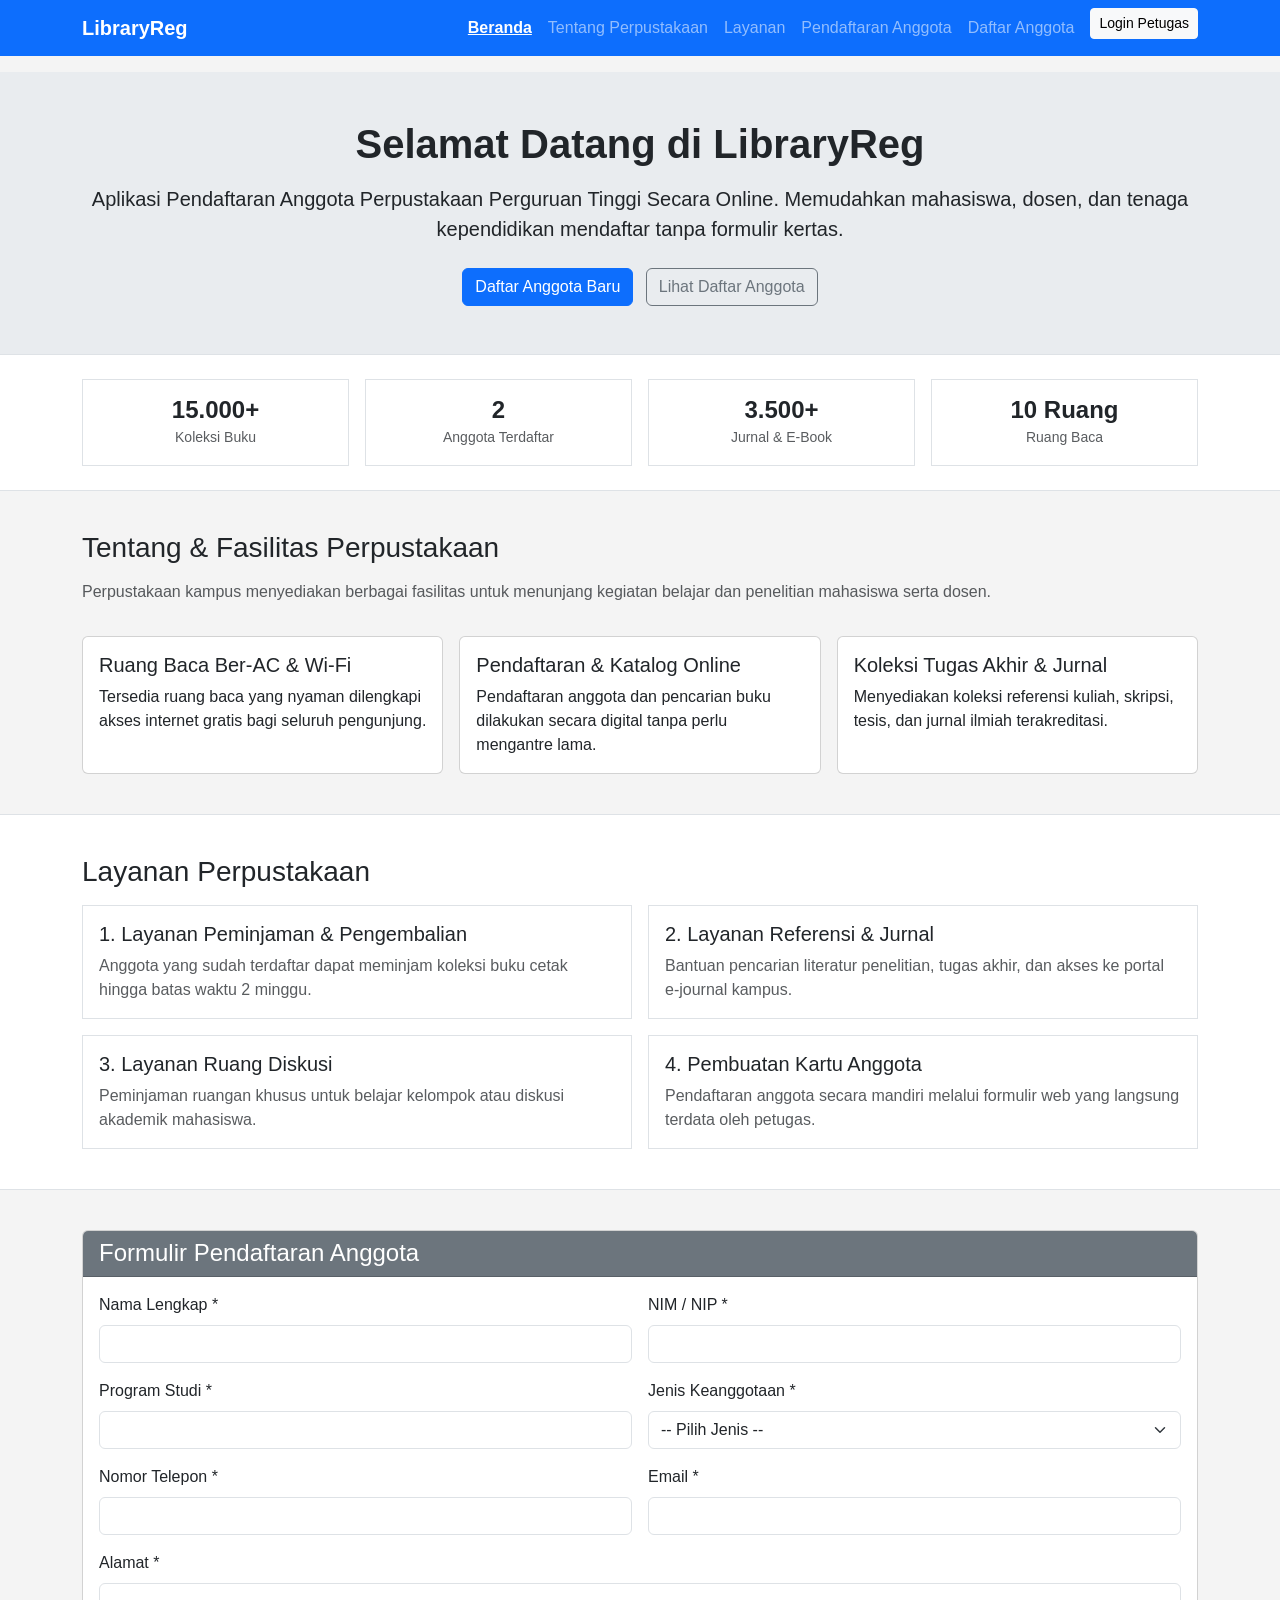
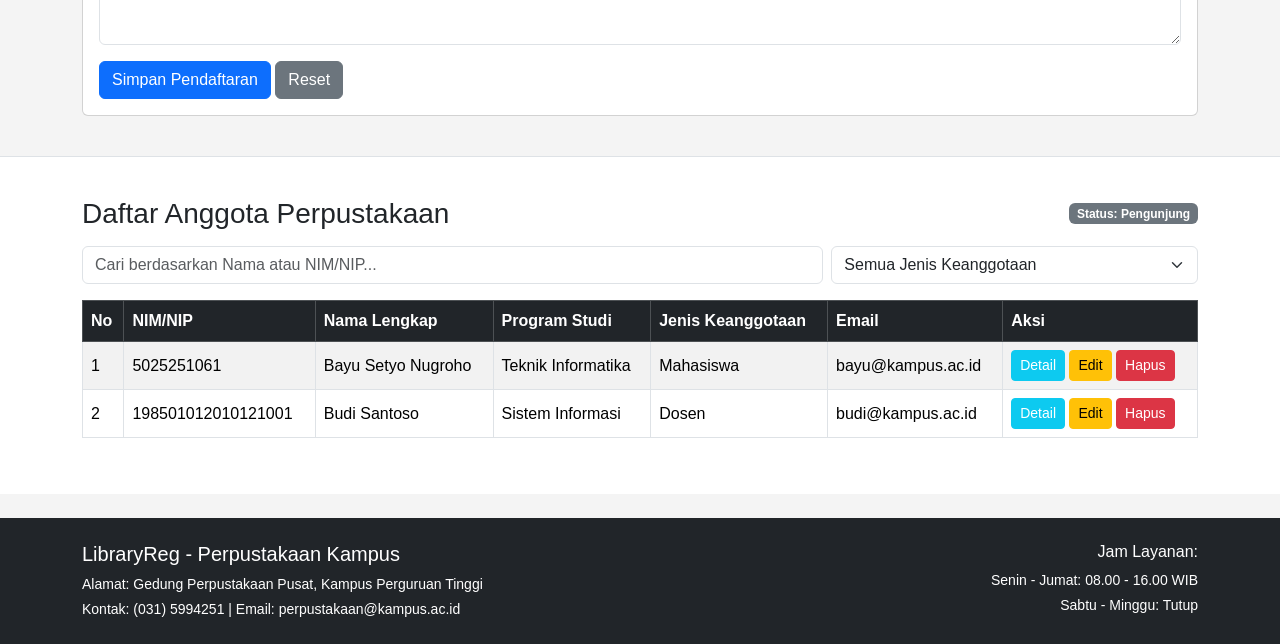
==== ETS_5025251061_Studi Kasus-Perpustakaan/index.html @ 71c90615 "Add files via upload" ====
<!DOCTYPE html>
<html lang="id">
<head>
    <meta charset="UTF-8">
    <meta name="viewport" content="width=device-width, initial-scale=1.0">
    <title>LibraryReg - Pendaftaran Anggota Perpustakaan</title>
    <!-- Bootstrap 5 CSS -->
    <link href="https://cdn.jsdelivr.net/npm/bootstrap@5.3.2/dist/css/bootstrap.min.css" rel="stylesheet">
    <!-- Custom CSS -->
    <link rel="stylesheet" href="style.css">
</head>
<body>

    <!-- B. MENU NAVIGASI -->
    <nav class="navbar navbar-expand-lg navbar-dark bg-primary sticky-top" id="mainNavbar">
        <div class="container">
            <a class="navbar-brand fw-bold" href="#beranda">LibraryReg</a>
            <button class="navbar-toggler" type="button" data-bs-toggle="collapse" data-bs-target="#navbarNav">
                <span class="navbar-toggler-icon"></span>
            </button>
            <div class="collapse navbar-collapse" id="navbarNav">
                <ul class="navbar-nav ms-auto">
                    <li class="nav-item">
                        <a class="nav-link active" href="#beranda">Beranda</a>
                    </li>
                    <li class="nav-item">
                        <a class="nav-link" href="#tentang">Tentang Perpustakaan</a>
                    </li>
                    <li class="nav-item">
                        <a class="nav-link" href="#layanan">Layanan</a>
                    </li>
                    <li class="nav-item">
                        <a class="nav-link" href="#pendaftaran">Pendaftaran Anggota</a>
                    </li>
                    <li class="nav-item">
                        <a class="nav-link" href="#daftar-anggota">Daftar Anggota</a>
                    </li>
                    <li class="nav-item ms-lg-2">
                        <button class="btn btn-light btn-sm mt-1 mt-lg-0" data-bs-toggle="modal" data-bs-target="#loginModal" id="btnAuthPetugas">
                            <span id="authStatusText">Login Petugas</span>
                        </button>
                    </li>
                </ul>
            </div>
        </div>
    </nav>

    <!-- NOTIFIKASI ALERT SEDERHANA -->
    <div class="container mt-3">
        <div id="alertBox" class="alert d-none" role="alert"></div>
    </div>

    <!-- A. LANDING PAGE: HERO SECTION -->
    <section id="beranda" class="hero-box py-5 border-bottom">
        <div class="container text-center">
            <h1 class="fw-bold mb-3">Selamat Datang di LibraryReg</h1>
            <p class="lead mb-4">
                Aplikasi Pendaftaran Anggota Perpustakaan Perguruan Tinggi Secara Online.
                Memudahkan mahasiswa, dosen, dan tenaga kependidikan mendaftar tanpa formulir kertas.
            </p>
            <a href="#pendaftaran" class="btn btn-primary me-2">Daftar Anggota Baru</a>
            <a href="#daftar-anggota" class="btn btn-outline-secondary">Lihat Daftar Anggota</a>
        </div>
    </section>

    <!-- STATISTIK KOLEKSI & ANGGOTA -->
    <section class="py-4 bg-white border-bottom">
        <div class="container">
            <div class="row text-center g-3">
                <div class="col-6 col-md-3">
                    <div class="border p-3">
                        <h4 class="fw-bold mb-0">15.000+</h4>
                        <small class="text-muted">Koleksi Buku</small>
                    </div>
                </div>
                <div class="col-6 col-md-3">
                    <div class="border p-3">
                        <h4 class="fw-bold mb-0" id="statTotalAnggota">0</h4>
                        <small class="text-muted">Anggota Terdaftar</small>
                    </div>
                </div>
                <div class="col-6 col-md-3">
                    <div class="border p-3">
                        <h4 class="fw-bold mb-0">3.500+</h4>
                        <small class="text-muted">Jurnal &amp; E-Book</small>
                    </div>
                </div>
                <div class="col-6 col-md-3">
                    <div class="border p-3">
                        <h4 class="fw-bold mb-0">10 Ruang</h4>
                        <small class="text-muted">Ruang Baca</small>
                    </div>
                </div>
            </div>
        </div>
    </section>

    <!-- TENTANG & KEUNGGULAN PERPUSTAKAAN -->
    <section id="tentang" class="section-box">
        <div class="container">
            <h3 class="mb-3">Tentang &amp; Fasilitas Perpustakaan</h3>
            <p class="text-muted">Perpustakaan kampus menyediakan berbagai fasilitas untuk menunjang kegiatan belajar dan penelitian mahasiswa serta dosen.</p>
            <div class="row g-3 mt-2">
                <div class="col-md-4">
                    <div class="card h-100">
                        <div class="card-body">
                            <h5 class="card-title">Ruang Baca Ber-AC &amp; Wi-Fi</h5>
                            <p class="card-text">Tersedia ruang baca yang nyaman dilengkapi akses internet gratis bagi seluruh pengunjung.</p>
                        </div>
                    </div>
                </div>
                <div class="col-md-4">
                    <div class="card h-100">
                        <div class="card-body">
                            <h5 class="card-title">Pendaftaran &amp; Katalog Online</h5>
                            <p class="card-text">Pendaftaran anggota dan pencarian buku dilakukan secara digital tanpa perlu mengantre lama.</p>
                        </div>
                    </div>
                </div>
                <div class="col-md-4">
                    <div class="card h-100">
                        <div class="card-body">
                            <h5 class="card-title">Koleksi Tugas Akhir &amp; Jurnal</h5>
                            <p class="card-text">Menyediakan koleksi referensi kuliah, skripsi, tesis, dan jurnal ilmiah terakreditasi.</p>
                        </div>
                    </div>
                </div>
            </div>
        </div>
    </section>

    <!-- LAYANAN PERPUSTAKAAN -->
    <section id="layanan" class="section-box bg-white border-top border-bottom">
        <div class="container">
            <h3 class="mb-3">Layanan Perpustakaan</h3>
            <div class="row g-3">
                <div class="col-md-6">
                    <div class="p-3 border">
                        <h5>1. Layanan Peminjaman &amp; Pengembalian</h5>
                        <p class="mb-0 text-muted">Anggota yang sudah terdaftar dapat meminjam koleksi buku cetak hingga batas waktu 2 minggu.</p>
                    </div>
                </div>
                <div class="col-md-6">
                    <div class="p-3 border">
                        <h5>2. Layanan Referensi &amp; Jurnal</h5>
                        <p class="mb-0 text-muted">Bantuan pencarian literatur penelitian, tugas akhir, dan akses ke portal e-journal kampus.</p>
                    </div>
                </div>
                <div class="col-md-6">
                    <div class="p-3 border">
                        <h5>3. Layanan Ruang Diskusi</h5>
                        <p class="mb-0 text-muted">Peminjaman ruangan khusus untuk belajar kelompok atau diskusi akademik mahasiswa.</p>
                    </div>
                </div>
                <div class="col-md-6">
                    <div class="p-3 border">
                        <h5>4. Pembuatan Kartu Anggota</h5>
                        <p class="mb-0 text-muted">Pendaftaran anggota secara mandiri melalui formulir web yang langsung terdata oleh petugas.</p>
                    </div>
                </div>
            </div>
        </div>
    </section>

    <!-- C. FORMULIR PENDAFTARAN ANGGOTA -->
    <section id="pendaftaran" class="section-box">
        <div class="container">
            <div class="card">
                <div class="card-header bg-secondary text-white">
                    <h4 class="mb-0">Formulir Pendaftaran Anggota</h4>
                </div>
                <div class="card-body">
                    <form id="formPendaftaran" novalidate>
                        <div class="row g-3">
                            <div class="col-md-6">
                                <label for="regNama" class="form-label">Nama Lengkap *</label>
                                <input type="text" class="form-control" id="regNama" required>
                                <div class="invalid-feedback">Nama lengkap wajib diisi.</div>
                            </div>
                            <div class="col-md-6">
                                <label for="regNomorInduk" class="form-label">NIM / NIP *</label>
                                <input type="text" class="form-control" id="regNomorInduk" required>
                                <div class="invalid-feedback" id="feedbackNomorInduk">NIM/NIP wajib diisi dan harus unik.</div>
                            </div>
                            <div class="col-md-6">
                                <label for="regProdi" class="form-label">Program Studi *</label>
                                <input type="text" class="form-control" id="regProdi" required>
                                <div class="invalid-feedback">Program studi wajib diisi.</div>
                            </div>
                            <div class="col-md-6">
                                <label for="regJenis" class="form-label">Jenis Keanggotaan *</label>
                                <select class="form-select" id="regJenis" required>
                                    <option value="">-- Pilih Jenis --</option>
                                    <option value="Mahasiswa">Mahasiswa</option>
                                    <option value="Dosen">Dosen</option>
                                    <option value="Tenaga Kependidikan">Tenaga Kependidikan</option>
                                </select>
                                <div class="invalid-feedback">Pilih jenis keanggotaan.</div>
                            </div>
                            <div class="col-md-6">
                                <label for="regTelepon" class="form-label">Nomor Telepon *</label>
                                <input type="text" class="form-control" id="regTelepon" required>
                                <div class="invalid-feedback">Nomor telepon wajib diisi.</div>
                            </div>
                            <div class="col-md-6">
                                <label for="regEmail" class="form-label">Email *</label>
                                <input type="email" class="form-control" id="regEmail" required>
                                <div class="invalid-feedback">Format email tidak valid.</div>
                            </div>
                            <div class="col-12">
                                <label for="regAlamat" class="form-label">Alamat *</label>
                                <textarea class="form-control" id="regAlamat" rows="2" required></textarea>
                                <div class="invalid-feedback">Alamat wajib diisi.</div>
                            </div>
                            <div class="col-12">
                                <button type="submit" class="btn btn-primary">Simpan Pendaftaran</button>
                                <button type="reset" class="btn btn-secondary">Reset</button>
                            </div>
                        </div>
                    </form>
                </div>
            </div>
        </div>
    </section>

    <!-- D. HALAMAN PENGELOLAAN ANGGOTA -->
    <section id="daftar-anggota" class="section-box bg-white border-top">
        <div class="container">
            <div class="d-flex justify-content-between align-items-center mb-3">
                <h3 class="mb-0">Daftar Anggota Perpustakaan</h3>
                <span class="badge bg-secondary" id="badgeModePetugas">Status: Pengunjung</span>
            </div>

            <!-- Pencarian -->
            <div class="row g-2 mb-3">
                <div class="col-md-8">
                    <input type="text" id="searchInput" class="form-control" placeholder="Cari berdasarkan Nama atau NIM/NIP...">
                </div>
                <div class="col-md-4">
                    <select id="filterJenis" class="form-select">
                        <option value="">Semua Jenis Keanggotaan</option>
                        <option value="Mahasiswa">Mahasiswa</option>
                        <option value="Dosen">Dosen</option>
                        <option value="Tenaga Kependidikan">Tenaga Kependidikan</option>
                    </select>
                </div>
            </div>

            <!-- Tabel Data Anggota -->
            <div class="table-responsive">
                <table class="table table-bordered table-striped align-middle">
                    <thead class="table-dark">
                        <tr>
                            <th>No</th>
                            <th>NIM/NIP</th>
                            <th>Nama Lengkap</th>
                            <th>Program Studi</th>
                            <th>Jenis Keanggotaan</th>
                            <th>Email</th>
                            <th>Aksi</th>
                        </tr>
                    </thead>
                    <tbody id="tabelAnggotaBody">
                        <!-- Diisi oleh script.js -->
                    </tbody>
                </table>
            </div>
        </div>
    </section>

    <!-- FOOTER -->
    <footer class="bg-dark text-white py-4 mt-4">
        <div class="container">
            <div class="row">
                <div class="col-md-6">
                    <h5>LibraryReg - Perpustakaan Kampus</h5>
                    <p class="small mb-1">Alamat: Gedung Perpustakaan Pusat, Kampus Perguruan Tinggi</p>
                    <p class="small mb-0">Kontak: (031) 5994251 | Email: perpustakaan@kampus.ac.id</p>
                </div>
                <div class="col-md-6 text-md-end mt-3 mt-md-0">
                    <h6>Jam Layanan:</h6>
                    <p class="small mb-1">Senin - Jumat: 08.00 - 16.00 WIB</p>
                    <p class="small mb-0">Sabtu - Minggu: Tutup</p>
                </div>
            </div>
        </div>
    </footer>

    <!-- MODAL DETAIL ANGGOTA -->
    <div class="modal fade" id="detailModal" tabindex="-1">
        <div class="modal-dialog">
            <div class="modal-content">
                <div class="modal-header">
                    <h5 class="modal-title">Detail Anggota</h5>
                    <button type="button" class="btn-close" data-bs-dismiss="modal"></button>
                </div>
                <div class="modal-body">
                    <p><strong>Nama Lengkap:</strong> <span id="detNama"></span></p>
                    <p><strong>NIM/NIP:</strong> <span id="detNomorInduk"></span></p>
                    <p><strong>Program Studi:</strong> <span id="detProdi"></span></p>
                    <p><strong>Jenis Keanggotaan:</strong> <span id="detJenis"></span></p>
                    <p><strong>Nomor Telepon:</strong> <span id="detTelepon"></span></p>
                    <p><strong>Email:</strong> <span id="detEmail"></span></p>
                    <p class="mb-0"><strong>Alamat:</strong> <span id="detAlamat"></span></p>
                </div>
                <div class="modal-footer">
                    <button type="button" class="btn btn-secondary" data-bs-dismiss="modal">Tutup</button>
                </div>
            </div>
        </div>
    </div>

    <!-- MODAL EDIT ANGGOTA -->
    <div class="modal fade" id="editModal" tabindex="-1">
        <div class="modal-dialog">
            <div class="modal-content">
                <div class="modal-header">
                    <h5 class="modal-title">Edit Data Anggota</h5>
                    <button type="button" class="btn-close" data-bs-dismiss="modal"></button>
                </div>
                <div class="modal-body">
                    <form id="formEditAnggota" novalidate>
                        <input type="hidden" id="editId">
                        <div class="mb-2">
                            <label class="form-label">Nama Lengkap</label>
                            <input type="text" class="form-control" id="editNama" required>
                        </div>
                        <div class="mb-2">
                            <label class="form-label">NIM / NIP</label>
                            <input type="text" class="form-control" id="editNomorInduk" required>
                        </div>
                        <div class="mb-2">
                            <label class="form-label">Program Studi</label>
                            <input type="text" class="form-control" id="editProdi" required>
                        </div>
                        <div class="mb-2">
                            <label class="form-label">Jenis Keanggotaan</label>
                            <select class="form-select" id="editJenis" required>
                                <option value="Mahasiswa">Mahasiswa</option>
                                <option value="Dosen">Dosen</option>
                                <option value="Tenaga Kependidikan">Tenaga Kependidikan</option>
                            </select>
                        </div>
                        <div class="mb-2">
                            <label class="form-label">Nomor Telepon</label>
                            <input type="text" class="form-control" id="editTelepon" required>
                        </div>
                        <div class="mb-2">
                            <label class="form-label">Email</label>
                            <input type="email" class="form-control" id="editEmail" required>
                        </div>
                        <div class="mb-3">
                            <label class="form-label">Alamat</label>
                            <textarea class="form-control" id="editAlamat" rows="2" required></textarea>
                        </div>
                        <button type="submit" class="btn btn-primary">Simpan Perubahan</button>
                    </form>
                </div>
            </div>
        </div>
    </div>

    <!-- MODAL KONFIRMASI HAPUS -->
    <div class="modal fade" id="deleteModal" tabindex="-1">
        <div class="modal-dialog">
            <div class="modal-content">
                <div class="modal-header">
                    <h5 class="modal-title">Konfirmasi Hapus</h5>
                    <button type="button" class="btn-close" data-bs-dismiss="modal"></button>
                </div>
                <div class="modal-body">
                    <p>Apakah Anda yakin ingin menghapus anggota <strong id="delNamaTarget"></strong> (<span id="delNimTarget"></span>)?</p>
                </div>
                <div class="modal-footer">
                    <button type="button" class="btn btn-secondary" data-bs-dismiss="modal">Batal</button>
                    <button type="button" class="btn btn-danger" id="btnConfirmDelete">Hapus</button>
                </div>
            </div>
        </div>
    </div>

    <!-- MODAL LOGIN PETUGAS -->
    <div class="modal fade" id="loginModal" tabindex="-1">
        <div class="modal-dialog modal-sm">
            <div class="modal-content">
                <div class="modal-header">
                    <h5 class="modal-title">Login Petugas</h5>
                    <button type="button" class="btn-close" data-bs-dismiss="modal"></button>
                </div>
                <div class="modal-body">
                    <form id="formLoginPetugas">
                        <div class="mb-2">
                            <label class="form-label">Username</label>
                            <input type="text" class="form-control" id="loginUser" required>
                        </div>
                        <div class="mb-3">
                            <label class="form-label">Password</label>
                            <input type="password" class="form-control" id="loginPass" required>
                        </div>
                        <button type="submit" class="btn btn-primary w-100">Login</button>
                    </form>
                </div>
            </div>
        </div>
    </div>

    <!-- Bootstrap JS -->
    <script src="https://cdn.jsdelivr.net/npm/bootstrap@5.3.2/dist/js/bootstrap.bundle.min.js"></script>
    <!-- Script Utama -->
    <script src="script.js"></script>
</body>
</html>
---- ETS_5025251061_Studi Kasus-Perpustakaan/style.css ----
body {
    background-color: #f4f4f4;
    font-family: Arial, sans-serif;
}

.hero-box {
    background-color: #e9ecef;
}

.section-box {
    padding: 40px 0;
}

.nav-link.active {
    font-weight: bold;
    text-decoration: underline;
}
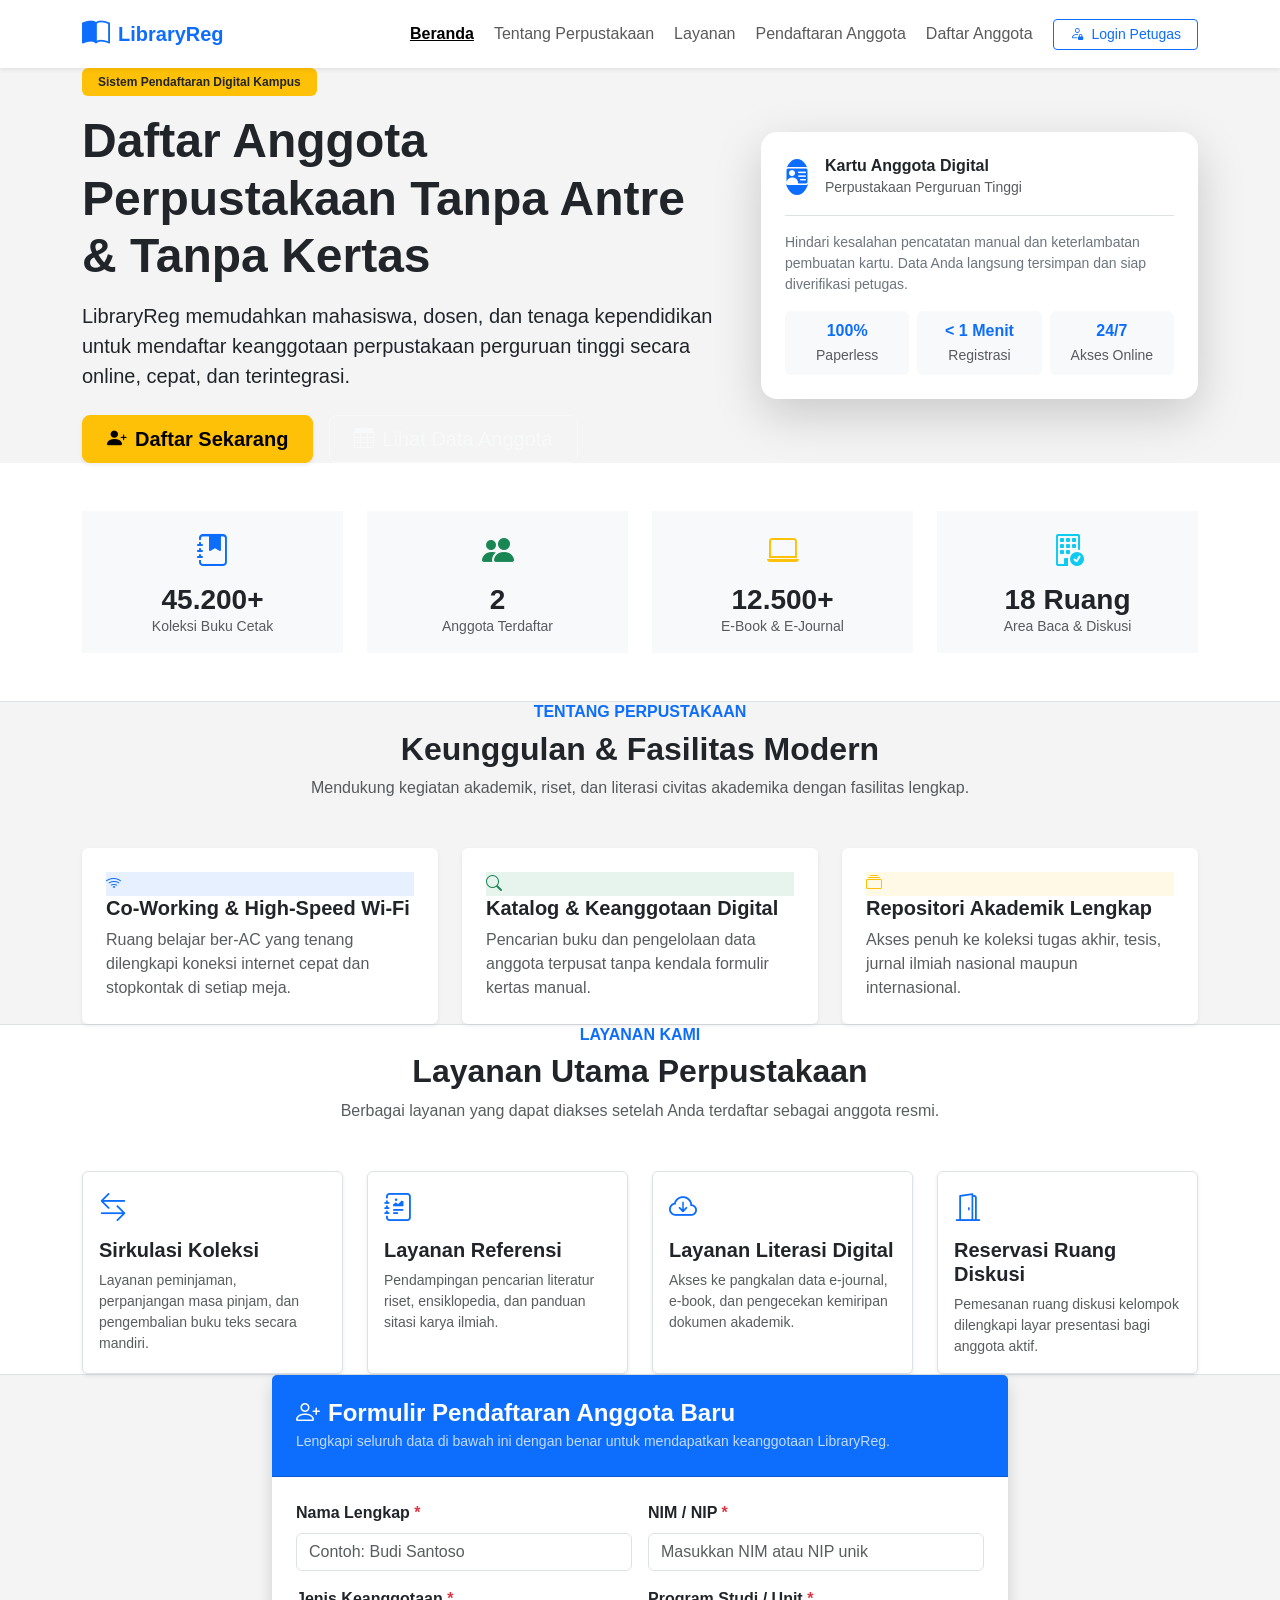
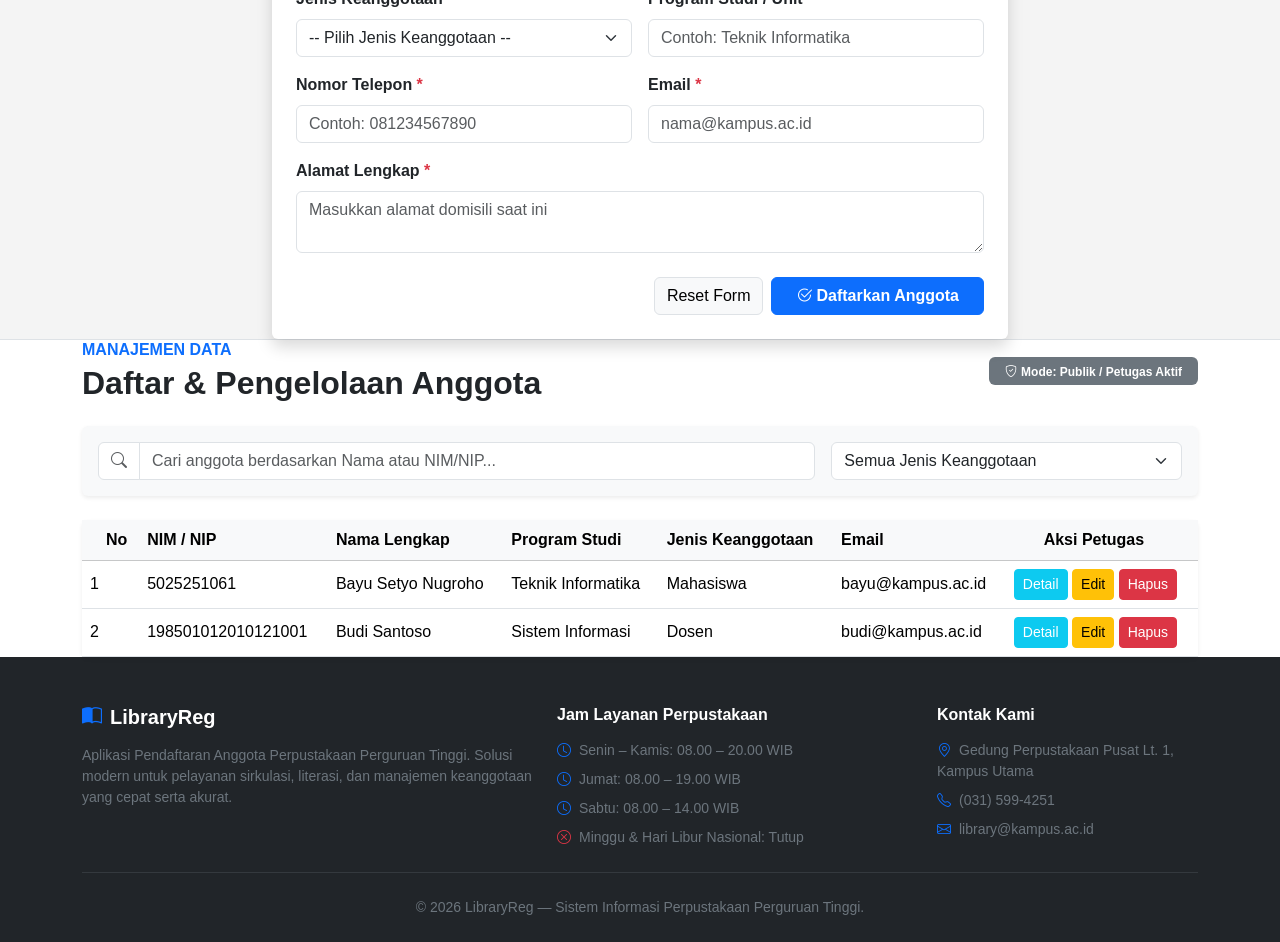
==== commit e0961114: "Update index.html" ====
--- a/ETS_5025251061_Studi Kasus-Perpustakaan/index.html
+++ b/ETS_5025251061_Studi Kasus-Perpustakaan/index.html
@@ -3,23 +3,28 @@
 <head>
     <meta charset="UTF-8">
     <meta name="viewport" content="width=device-width, initial-scale=1.0">
-    <title>LibraryReg - Pendaftaran Anggota Perpustakaan</title>
+    <title>LibraryReg — Aplikasi Pendaftaran Anggota Perpustakaan</title>
     <!-- Bootstrap 5 CSS -->
     <link href="https://cdn.jsdelivr.net/npm/bootstrap@5.3.2/dist/css/bootstrap.min.css" rel="stylesheet">
+    <!-- Bootstrap Icons -->
+    <link href="https://cdn.jsdelivr.net/npm/bootstrap-icons@1.11.1/font/bootstrap-icons.css" rel="stylesheet">
     <!-- Custom CSS -->
     <link rel="stylesheet" href="style.css">
 </head>
 <body>
 
-    <!-- B. MENU NAVIGASI -->
-    <nav class="navbar navbar-expand-lg navbar-dark bg-primary sticky-top" id="mainNavbar">
-        <div class="container">
-            <a class="navbar-brand fw-bold" href="#beranda">LibraryReg</a>
+    <!-- B. PENGELOLAAN MENU NAVIGASI (Navbar Responsif Bootstrap) -->
+    <nav class="navbar navbar-expand-lg navbar-light bg-white shadow-sm sticky-top" id="mainNavbar">
+        <div class="container">
+            <a class="navbar-brand fw-bold text-primary d-flex align-items-center gap-2" href="#beranda">
+                <i class="bi bi-book-half fs-3"></i>
+                <span>LibraryReg</span>
+            </a>
             <button class="navbar-toggler" type="button" data-bs-toggle="collapse" data-bs-target="#navbarNav">
                 <span class="navbar-toggler-icon"></span>
             </button>
             <div class="collapse navbar-collapse" id="navbarNav">
-                <ul class="navbar-nav ms-auto">
+                <ul class="navbar-nav ms-auto align-items-lg-center gap-1">
                     <li class="nav-item">
                         <a class="nav-link active" href="#beranda">Beranda</a>
                     </li>
@@ -35,9 +40,9 @@
                     <li class="nav-item">
                         <a class="nav-link" href="#daftar-anggota">Daftar Anggota</a>
                     </li>
-                    <li class="nav-item ms-lg-2">
-                        <button class="btn btn-light btn-sm mt-1 mt-lg-0" data-bs-toggle="modal" data-bs-target="#loginModal" id="btnAuthPetugas">
-                            <span id="authStatusText">Login Petugas</span>
+                    <li class="nav-item ms-lg-2 mt-2 mt-lg-0">
+                        <button class="btn btn-outline-primary btn-sm px-3" id="btnAuthPetugas" data-bs-toggle="modal" data-bs-target="#loginModal">
+                            <i class="bi bi-person-lock me-1"></i> <span id="authStatusText">Login Petugas</span>
                         </button>
                     </li>
                 </ul>
@@ -45,83 +50,195 @@
         </div>
     </nav>
 
-    <!-- NOTIFIKASI ALERT SEDERHANA -->
-    <div class="container mt-3">
-        <div id="alertBox" class="alert d-none" role="alert"></div>
+    <!-- AREA NOTIFIKASI GLOBAL (Toast Bootstrap) -->
+    <div class="toast-container-custom position-fixed top-0 end-0 p-3">
+        <div id="liveToast" class="toast align-items-center text-bg-success border-0" role="alert" aria-live="assertive" aria-atomic="true">
+            <div class="d-flex">
+                <div class="toast-body" id="toastMessage">
+                    Operasi berhasil dilakukan!
+                </div>
+                <button type="button" class="btn-close btn-close-white me-2 m-auto" data-bs-dismiss="toast"></button>
+            </div>
+        </div>
     </div>
 
     <!-- A. LANDING PAGE: HERO SECTION -->
-    <section id="beranda" class="hero-box py-5 border-bottom">
-        <div class="container text-center">
-            <h1 class="fw-bold mb-3">Selamat Datang di LibraryReg</h1>
-            <p class="lead mb-4">
-                Aplikasi Pendaftaran Anggota Perpustakaan Perguruan Tinggi Secara Online.
-                Memudahkan mahasiswa, dosen, dan tenaga kependidikan mendaftar tanpa formulir kertas.
-            </p>
-            <a href="#pendaftaran" class="btn btn-primary me-2">Daftar Anggota Baru</a>
-            <a href="#daftar-anggota" class="btn btn-outline-secondary">Lihat Daftar Anggota</a>
+    <section id="beranda" class="hero-section">
+        <div class="container">
+            <div class="row align-items-center g-5">
+                <div class="col-lg-7">
+                    <span class="badge bg-warning text-dark mb-3 px-3 py-2 fw-semibold">Sistem Pendaftaran Digital Kampus</span>
+                    <h1 class="display-5 fw-bold mb-3">Daftar Anggota Perpustakaan Tanpa Antre &amp; Tanpa Kertas</h1>
+                    <p class="lead mb-4 opacity-90">
+                        LibraryReg memudahkan mahasiswa, dosen, dan tenaga kependidikan untuk mendaftar keanggotaan perpustakaan perguruan tinggi secara online, cepat, dan terintegrasi.
+                    </p>
+                    <div class="d-flex flex-wrap gap-3">
+                        <a href="#pendaftaran" class="btn btn-warning btn-lg fw-semibold px-4 shadow-sm">
+                            <i class="bi bi-person-plus-fill me-2"></i>Daftar Sekarang
+                        </a>
+                        <a href="#daftar-anggota" class="btn btn-outline-light btn-lg px-4">
+                            <i class="bi bi-table me-2"></i>Lihat Data Anggota
+                        </a>
+                    </div>
+                </div>
+                <div class="col-lg-5 text-center">
+                    <div class="bg-white text-dark p-4 rounded-4 shadow-lg text-start">
+                        <div class="d-flex align-items-center gap-3 mb-3 border-bottom pb-3">
+                            <div class="hero-card-avatar bg-primary text-white rounded-circle d-flex align-items-center justify-content-center">
+                                <i class="bi bi-person-vcard fs-4"></i>
+                            </div>
+                            <div>
+                                <h6 class="mb-0 fw-bold">Kartu Anggota Digital</h6>
+                                <small class="text-muted">Perpustakaan Perguruan Tinggi</small>
+                            </div>
+                        </div>
+                        <p class="small text-secondary mb-3">
+                            Hindari kesalahan pencatatan manual dan keterlambatan pembuatan kartu. Data Anda langsung tersimpan dan siap diverifikasi petugas.
+                        </p>
+                        <div class="row text-center g-2">
+                            <div class="col-4">
+                                <div class="p-2 bg-light rounded">
+                                    <div class="fw-bold text-primary">100%</div>
+                                    <small class="text-muted mini-label">Paperless</small>
+                                </div>
+                            </div>
+                            <div class="col-4">
+                                <div class="p-2 bg-light rounded">
+                                    <div class="fw-bold text-primary">&lt; 1 Menit</div>
+                                    <small class="text-muted mini-label">Registrasi</small>
+                                </div>
+                            </div>
+                            <div class="col-4">
+                                <div class="p-2 bg-light rounded">
+                                    <div class="fw-bold text-primary">24/7</div>
+                                    <small class="text-muted mini-label">Akses Online</small>
+                                </div>
+                            </div>
+                        </div>
+                    </div>
+                </div>
+            </div>
         </div>
     </section>
 
-    <!-- STATISTIK KOLEKSI & ANGGOTA -->
-    <section class="py-4 bg-white border-bottom">
-        <div class="container">
-            <div class="row text-center g-3">
+    <!-- STATISTIK ILUSTRATIF JUMLAH KOLEKSI & ANGGOTA -->
+    <section class="py-5 bg-white border-bottom">
+        <div class="container">
+            <div class="row g-4 text-center">
                 <div class="col-6 col-md-3">
-                    <div class="border p-3">
-                        <h4 class="fw-bold mb-0">15.000+</h4>
-                        <small class="text-muted">Koleksi Buku</small>
+                    <div class="p-3 stat-card bg-light">
+                        <i class="bi bi-journal-bookmark-fill text-primary fs-2"></i>
+                        <h3 class="fw-bold mt-2 mb-0">45.200+</h3>
+                        <p class="text-muted small mb-0">Koleksi Buku Cetak</p>
                     </div>
                 </div>
                 <div class="col-6 col-md-3">
-                    <div class="border p-3">
-                        <h4 class="fw-bold mb-0" id="statTotalAnggota">0</h4>
-                        <small class="text-muted">Anggota Terdaftar</small>
+                    <div class="p-3 stat-card bg-light">
+                        <i class="bi bi-people-fill text-success fs-2"></i>
+                        <h3 class="fw-bold mt-2 mb-0" id="statTotalAnggota">0</h3>
+                        <p class="text-muted small mb-0">Anggota Terdaftar</p>
                     </div>
                 </div>
                 <div class="col-6 col-md-3">
-                    <div class="border p-3">
-                        <h4 class="fw-bold mb-0">3.500+</h4>
-                        <small class="text-muted">Jurnal &amp; E-Book</small>
+                    <div class="p-3 stat-card bg-light">
+                        <i class="bi bi-laptop text-warning fs-2"></i>
+                        <h3 class="fw-bold mt-2 mb-0">12.500+</h3>
+                        <p class="text-muted small mb-0">E-Book &amp; E-Journal</p>
                     </div>
                 </div>
                 <div class="col-6 col-md-3">
-                    <div class="border p-3">
-                        <h4 class="fw-bold mb-0">10 Ruang</h4>
-                        <small class="text-muted">Ruang Baca</small>
+                    <div class="p-3 stat-card bg-light">
+                        <i class="bi bi-building-check text-info fs-2"></i>
+                        <h3 class="fw-bold mt-2 mb-0">18 Ruang</h3>
+                        <p class="text-muted small mb-0">Area Baca &amp; Diskusi</p>
                     </div>
                 </div>
             </div>
         </div>
     </section>
 
-    <!-- TENTANG & KEUNGGULAN PERPUSTAKAAN -->
-    <section id="tentang" class="section-box">
-        <div class="container">
-            <h3 class="mb-3">Tentang &amp; Fasilitas Perpustakaan</h3>
-            <p class="text-muted">Perpustakaan kampus menyediakan berbagai fasilitas untuk menunjang kegiatan belajar dan penelitian mahasiswa serta dosen.</p>
-            <div class="row g-3 mt-2">
+    <!-- KEUNGGULAN & FASILITAS PERPUSTAKAAN (TENTANG) -->
+    <section id="tentang" class="section-padding">
+        <div class="container">
+            <div class="text-center mx-auto mb-5">
+                <h6 class="text-primary fw-bold text-uppercase">Tentang Perpustakaan</h6>
+                <h2 class="fw-bold">Keunggulan &amp; Fasilitas Modern</h2>
+                <p class="text-muted">Mendukung kegiatan akademik, riset, dan literasi civitas akademika dengan fasilitas lengkap.</p>
+            </div>
+            <div class="row g-4">
                 <div class="col-md-4">
-                    <div class="card h-100">
+                    <div class="card h-100 border-0 shadow-sm p-4">
+                        <div class="feature-icon bg-primary bg-opacity-10 text-primary">
+                            <i class="bi bi-wifi"></i>
+                        </div>
+                        <h5 class="fw-bold">Co-Working &amp; High-Speed Wi-Fi</h5>
+                        <p class="text-muted mb-0">Ruang belajar ber-AC yang tenang dilengkapi koneksi internet cepat dan stopkontak di setiap meja.</p>
+                    </div>
+                </div>
+                <div class="col-md-4">
+                    <div class="card h-100 border-0 shadow-sm p-4">
+                        <div class="feature-icon bg-success bg-opacity-10 text-success">
+                            <i class="bi bi-search"></i>
+                        </div>
+                        <h5 class="fw-bold">Katalog &amp; Keanggotaan Digital</h5>
+                        <p class="text-muted mb-0">Pencarian buku dan pengelolaan data anggota terpusat tanpa kendala formulir kertas manual.</p>
+                    </div>
+                </div>
+                <div class="col-md-4">
+                    <div class="card h-100 border-0 shadow-sm p-4">
+                        <div class="feature-icon bg-warning bg-opacity-10 text-warning">
+                            <i class="bi bi-collection"></i>
+                        </div>
+                        <h5 class="fw-bold">Repositori Akademik Lengkap</h5>
+                        <p class="text-muted mb-0">Akses penuh ke koleksi tugas akhir, tesis, jurnal ilmiah nasional maupun internasional.</p>
+                    </div>
+                </div>
+            </div>
+        </div>
+    </section>
+
+    <!-- INFORMASI LAYANAN PERPUSTAKAAN -->
+    <section id="layanan" class="section-padding bg-white border-top border-bottom">
+        <div class="container">
+            <div class="text-center mb-5">
+                <h6 class="text-primary fw-bold text-uppercase">Layanan Kami</h6>
+                <h2 class="fw-bold">Layanan Utama Perpustakaan</h2>
+                <p class="text-muted">Berbagai layanan yang dapat diakses setelah Anda terdaftar sebagai anggota resmi.</p>
+            </div>
+            <div class="row g-4">
+                <div class="col-md-6 col-lg-3">
+                    <div class="card h-100 border shadow-sm">
                         <div class="card-body">
-                            <h5 class="card-title">Ruang Baca Ber-AC &amp; Wi-Fi</h5>
-                            <p class="card-text">Tersedia ruang baca yang nyaman dilengkapi akses internet gratis bagi seluruh pengunjung.</p>
-                        </div>
-                    </div>
-                </div>
-                <div class="col-md-4">
-                    <div class="card h-100">
+                            <i class="bi bi-arrow-left-right text-primary fs-3 mb-2 d-block"></i>
+                            <h5 class="card-title fw-bold">Sirkulasi Koleksi</h5>
+                            <p class="card-text text-muted small">Layanan peminjaman, perpanjangan masa pinjam, dan pengembalian buku teks secara mandiri.</p>
+                        </div>
+                    </div>
+                </div>
+                <div class="col-md-6 col-lg-3">
+                    <div class="card h-100 border shadow-sm">
                         <div class="card-body">
-                            <h5 class="card-title">Pendaftaran &amp; Katalog Online</h5>
-                            <p class="card-text">Pendaftaran anggota dan pencarian buku dilakukan secara digital tanpa perlu mengantre lama.</p>
-                        </div>
-                    </div>
-                </div>
-                <div class="col-md-4">
-                    <div class="card h-100">
+                            <i class="bi bi-journal-richtext text-primary fs-3 mb-2 d-block"></i>
+                            <h5 class="card-title fw-bold">Layanan Referensi</h5>
+                            <p class="card-text text-muted small">Pendampingan pencarian literatur riset, ensiklopedia, dan panduan sitasi karya ilmiah.</p>
+                        </div>
+                    </div>
+                </div>
+                <div class="col-md-6 col-lg-3">
+                    <div class="card h-100 border shadow-sm">
                         <div class="card-body">
-                            <h5 class="card-title">Koleksi Tugas Akhir &amp; Jurnal</h5>
-                            <p class="card-text">Menyediakan koleksi referensi kuliah, skripsi, tesis, dan jurnal ilmiah terakreditasi.</p>
+                            <i class="bi bi-cloud-arrow-down text-primary fs-3 mb-2 d-block"></i>
+                            <h5 class="card-title fw-bold">Layanan Literasi Digital</h5>
+                            <p class="card-text text-muted small">Akses ke pangkalan data e-journal, e-book, dan pengecekan kemiripan dokumen akademik.</p>
+                        </div>
+                    </div>
+                </div>
+                <div class="col-md-6 col-lg-3">
+                    <div class="card h-100 border shadow-sm">
+                        <div class="card-body">
+                            <i class="bi bi-door-open text-primary fs-3 mb-2 d-block"></i>
+                            <h5 class="card-title fw-bold">Reservasi Ruang Diskusi</h5>
+                            <p class="card-text text-muted small">Pemesanan ruang diskusi kelompok dilengkapi layar presentasi bagi anggota aktif.</p>
                         </div>
                     </div>
                 </div>
@@ -129,284 +246,346 @@
         </div>
     </section>
 
-    <!-- LAYANAN PERPUSTAKAAN -->
-    <section id="layanan" class="section-box bg-white border-top border-bottom">
-        <div class="container">
-            <h3 class="mb-3">Layanan Perpustakaan</h3>
-            <div class="row g-3">
-                <div class="col-md-6">
-                    <div class="p-3 border">
-                        <h5>1. Layanan Peminjaman &amp; Pengembalian</h5>
-                        <p class="mb-0 text-muted">Anggota yang sudah terdaftar dapat meminjam koleksi buku cetak hingga batas waktu 2 minggu.</p>
-                    </div>
-                </div>
-                <div class="col-md-6">
-                    <div class="p-3 border">
-                        <h5>2. Layanan Referensi &amp; Jurnal</h5>
-                        <p class="mb-0 text-muted">Bantuan pencarian literatur penelitian, tugas akhir, dan akses ke portal e-journal kampus.</p>
-                    </div>
-                </div>
-                <div class="col-md-6">
-                    <div class="p-3 border">
-                        <h5>3. Layanan Ruang Diskusi</h5>
-                        <p class="mb-0 text-muted">Peminjaman ruangan khusus untuk belajar kelompok atau diskusi akademik mahasiswa.</p>
-                    </div>
-                </div>
-                <div class="col-md-6">
-                    <div class="p-3 border">
-                        <h5>4. Pembuatan Kartu Anggota</h5>
-                        <p class="mb-0 text-muted">Pendaftaran anggota secara mandiri melalui formulir web yang langsung terdata oleh petugas.</p>
+    <!-- C. FORMULIR PENDAFTARAN ANGGOTA -->
+    <section id="pendaftaran" class="section-padding">
+        <div class="container">
+            <div class="row justify-content-center">
+                <div class="col-lg-8">
+                    <div class="card border-0 shadow">
+                        <div class="card-header bg-primary text-white p-4">
+                            <h4 class="mb-1 fw-bold"><i class="bi bi-person-plus me-2"></i>Formulir Pendaftaran Anggota Baru</h4>
+                            <p class="mb-0 small opacity-75">Lengkapi seluruh data di bawah ini dengan benar untuk mendapatkan keanggotaan LibraryReg.</p>
+                        </div>
+                        <div class="card-body p-4">
+                            <form id="formPendaftaran" novalidate>
+                                <div class="row g-3">
+                                    <!-- Nama Lengkap -->
+                                    <div class="col-md-6">
+                                        <label for="regNama" class="form-label fw-semibold">Nama Lengkap <span class="text-danger">*</span></label>
+                                        <input type="text" class="form-control" id="regNama" placeholder="Contoh: Budi Santoso" required>
+                                        <div class="invalid-feedback">Nama lengkap wajib diisi.</div>
+                                    </div>
+
+                                    <!-- NIM / NIP -->
+                                    <div class="col-md-6">
+                                        <label for="regNomorInduk" class="form-label fw-semibold">NIM / NIP <span class="text-danger">*</span></label>
+                                        <input type="text" class="form-control" id="regNomorInduk" placeholder="Masukkan NIM atau NIP unik" required>
+                                        <div class="invalid-feedback" id="feedbackNomorInduk">NIM/NIP wajib diisi dan belum pernah terdaftar.</div>
+                                    </div>
+
+                                    <!-- Jenis Keanggotaan -->
+                                    <div class="col-md-6">
+                                        <label for="regJenis" class="form-label fw-semibold">Jenis Keanggotaan <span class="text-danger">*</span></label>
+                                        <select class="form-select" id="regJenis" required>
+                                            <option value="">-- Pilih Jenis Keanggotaan --</option>
+                                            <option value="Mahasiswa">Mahasiswa</option>
+                                            <option value="Dosen">Dosen</option>
+                                            <option value="Tenaga Kependidikan">Tenaga Kependidikan</option>
+                                        </select>
+                                        <div class="invalid-feedback">Pilih salah satu jenis keanggotaan.</div>
+                                    </div>
+
+                                    <!-- Program Studi -->
+                                    <div class="col-md-6">
+                                        <label for="regProdi" class="form-label fw-semibold">Program Studi / Unit <span class="text-danger">*</span></label>
+                                        <input type="text" class="form-control" id="regProdi" placeholder="Contoh: Teknik Informatika" required>
+                                        <div class="invalid-feedback">Program studi wajib diisi.</div>
+                                    </div>
+
+                                    <!-- Nomor Telepon -->
+                                    <div class="col-md-6">
+                                        <label for="regTelepon" class="form-label fw-semibold">Nomor Telepon <span class="text-danger">*</span></label>
+                                        <input type="tel" class="form-control" id="regTelepon" placeholder="Contoh: 081234567890" required>
+                                        <div class="invalid-feedback">Nomor telepon wajib diisi (hanya angka, min 10 digit).</div>
+                                    </div>
+
+                                    <!-- Email -->
+                                    <div class="col-md-6">
+                                        <label for="regEmail" class="form-label fw-semibold">Email <span class="text-danger">*</span></label>
+                                        <input type="email" class="form-control" id="regEmail" placeholder="nama@kampus.ac.id" required>
+                                        <div class="invalid-feedback">Masukkan format alamat email yang valid.</div>
+                                    </div>
+
+                                    <!-- Alamat -->
+                                    <div class="col-12">
+                                        <label for="regAlamat" class="form-label fw-semibold">Alamat Lengkap <span class="text-danger">*</span></label>
+                                        <textarea class="form-control" id="regAlamat" rows="2" placeholder="Masukkan alamat domisili saat ini" required></textarea>
+                                        <div class="invalid-feedback">Alamat lengkap wajib diisi.</div>
+                                    </div>
+
+                                    <div class="col-12 mt-4 d-flex justify-content-end gap-2">
+                                        <button type="reset" class="btn btn-light border">Reset Form</button>
+                                        <button type="submit" class="btn btn-primary px-4 fw-semibold">
+                                            <i class="bi bi-check2-circle me-1"></i>Daftarkan Anggota
+                                        </button>
+                                    </div>
+                                </div>
+                            </form>
+                        </div>
                     </div>
                 </div>
             </div>
         </div>
     </section>
 
-    <!-- C. FORMULIR PENDAFTARAN ANGGOTA -->
-    <section id="pendaftaran" class="section-box">
-        <div class="container">
-            <div class="card">
-                <div class="card-header bg-secondary text-white">
-                    <h4 class="mb-0">Formulir Pendaftaran Anggota</h4>
-                </div>
+    <!-- D. HALAMAN PENGELOLAAN ANGGOTA -->
+    <section id="daftar-anggota" class="section-padding bg-white border-top">
+        <div class="container">
+            <div class="d-flex flex-column flex-md-row justify-content-between align-items-md-center mb-4 gap-3">
+                <div>
+                    <h6 class="text-primary fw-bold text-uppercase mb-1">Manajemen Data</h6>
+                    <h2 class="fw-bold mb-0">Daftar &amp; Pengelolaan Anggota</h2>
+                </div>
+                <div class="d-flex align-items-center gap-2">
+                    <span class="badge bg-secondary py-2 px-3" id="badgeModePetugas">
+                        <i class="bi bi-shield-check me-1"></i>Mode: Publik / Petugas Aktif
+                    </span>
+                </div>
+            </div>
+
+            <!-- Bar Pencarian & Filter -->
+            <div class="card border-0 shadow-sm mb-4 bg-light">
                 <div class="card-body">
-                    <form id="formPendaftaran" novalidate>
+                    <div class="row g-3 align-items-center">
+                        <div class="col-md-8">
+                            <div class="input-group">
+                                <span class="input-group-text bg-white"><i class="bi bi-search text-muted"></i></span>
+                                <input type="text" id="searchInput" class="form-control" placeholder="Cari anggota berdasarkan Nama atau NIM/NIP...">
+                            </div>
+                        </div>
+                        <div class="col-md-4">
+                            <select id="filterJenis" class="form-select">
+                                <option value="">Semua Jenis Keanggotaan</option>
+                                <option value="Mahasiswa">Mahasiswa</option>
+                                <option value="Dosen">Dosen</option>
+                                <option value="Tenaga Kependidikan">Tenaga Kependidikan</option>
+                            </select>
+                        </div>
+                    </div>
+                </div>
+            </div>
+
+            <!-- Tabel Daftar Anggota -->
+            <div class="card border-0 shadow-sm">
+                <div class="card-body p-0">
+                    <div class="table-responsive">
+                        <table class="table table-hover align-middle mb-0">
+                            <thead class="table-light">
+                                <tr>
+                                    <th class="ps-4">No</th>
+                                    <th>NIM / NIP</th>
+                                    <th>Nama Lengkap</th>
+                                    <th>Program Studi</th>
+                                    <th>Jenis Keanggotaan</th>
+                                    <th>Email</th>
+                                    <th class="text-center pe-4">Aksi Petugas</th>
+                                </tr>
+                            </thead>
+                            <tbody id="tabelAnggotaBody">
+                                <!-- Diisi secara dinamis melalui script.js -->
+                            </tbody>
+                        </table>
+                    </div>
+                </div>
+            </div>
+        </div>
+    </section>
+
+    <!-- FOOTER BERISI KONTAK DAN INFORMASI JAM LAYANAN -->
+    <footer class="bg-dark text-light pt-5 pb-4">
+        <div class="container">
+            <div class="row g-4">
+                <div class="col-lg-5">
+                    <h5 class="fw-bold text-white d-flex align-items-center gap-2 mb-3">
+                        <i class="bi bi-book-half text-primary"></i> LibraryReg
+                    </h5>
+                    <p class="text-secondary small">
+                        Aplikasi Pendaftaran Anggota Perpustakaan Perguruan Tinggi. Solusi modern untuk pelayanan sirkulasi, literasi, dan manajemen keanggotaan yang cepat serta akurat.
+                    </p>
+                </div>
+                <div class="col-lg-4">
+                    <h6 class="fw-bold text-white mb-3">Jam Layanan Perpustakaan</h6>
+                    <ul class="list-unstyled text-secondary small mb-0">
+                        <li class="mb-2"><i class="bi bi-clock me-2 text-primary"></i>Senin – Kamis: 08.00 – 20.00 WIB</li>
+                        <li class="mb-2"><i class="bi bi-clock me-2 text-primary"></i>Jumat: 08.00 – 19.00 WIB</li>
+                        <li class="mb-2"><i class="bi bi-clock me-2 text-primary"></i>Sabtu: 08.00 – 14.00 WIB</li>
+                        <li><i class="bi bi-x-circle me-2 text-danger"></i>Minggu &amp; Hari Libur Nasional: Tutup</li>
+                    </ul>
+                </div>
+                <div class="col-lg-3">
+                    <h6 class="fw-bold text-white mb-3">Kontak Kami</h6>
+                    <ul class="list-unstyled text-secondary small mb-0">
+                        <li class="mb-2"><i class="bi bi-geo-alt me-2 text-primary"></i>Gedung Perpustakaan Pusat Lt. 1, Kampus Utama</li>
+                        <li class="mb-2"><i class="bi bi-telephone me-2 text-primary"></i>(031) 599-4251</li>
+                        <li><i class="bi bi-envelope me-2 text-primary"></i>library@kampus.ac.id</li>
+                    </ul>
+                </div>
+            </div>
+            <hr class="border-secondary my-4">
+            <div class="text-center text-secondary small">
+                &copy; 2026 LibraryReg — Sistem Informasi Perpustakaan Perguruan Tinggi.
+            </div>
+        </div>
+    </footer>
+
+    <!-- MODAL 1: LIHAT DETAIL ANGGOTA -->
+    <div class="modal fade" id="detailModal" tabindex="-1" aria-hidden="true">
+        <div class="modal-dialog modal-dialog-centered">
+            <div class="modal-content border-0 shadow">
+                <div class="modal-header bg-primary text-white">
+                    <h5 class="modal-title fw-bold"><i class="bi bi-person-badge me-2"></i>Detail Data Anggota</h5>
+                    <button type="button" class="btn-close btn-close-white" data-bs-dismiss="modal"></button>
+                </div>
+                <div class="modal-body p-4">
+                    <table class="table table-borderless mb-0">
+                        <tbody>
+                            <tr>
+                                <th class="text-muted">Nama Lengkap</th>
+                                <td class="fw-bold" id="detNama">-</td>
+                            </tr>
+                            <tr>
+                                <th class="text-muted">NIM / NIP</th>
+                                <td id="detNomorInduk">-</td>
+                            </tr>
+                            <tr>
+                                <th class="text-muted">Jenis Keanggotaan</th>
+                                <td><span class="badge bg-primary" id="detJenis">-</span></td>
+                            </tr>
+                            <tr>
+                                <th class="text-muted">Program Studi</th>
+                                <td id="detProdi">-</td>
+                            </tr>
+                            <tr>
+                                <th class="text-muted">Nomor Telepon</th>
+                                <td id="detTelepon">-</td>
+                            </tr>
+                            <tr>
+                                <th class="text-muted">Email</th>
+                                <td id="detEmail">-</td>
+                            </tr>
+                            <tr>
+                                <th class="text-muted">Alamat</th>
+                                <td id="detAlamat">-</td>
+                            </tr>
+                        </tbody>
+                    </table>
+                </div>
+                <div class="modal-footer bg-light">
+                    <button type="button" class="btn btn-secondary" data-bs-dismiss="modal">Tutup</button>
+                </div>
+            </div>
+        </div>
+    </div>
+
+    <!-- MODAL 2: EDIT DATA ANGGOTA -->
+    <div class="modal fade" id="editModal" tabindex="-1" aria-hidden="true">
+        <div class="modal-dialog modal-lg modal-dialog-centered">
+            <div class="modal-content border-0 shadow">
+                <div class="modal-header bg-warning text-dark">
+                    <h5 class="modal-title fw-bold"><i class="bi bi-pencil-square me-2"></i>Edit Data Anggota</h5>
+                    <button type="button" class="btn-close" data-bs-dismiss="modal"></button>
+                </div>
+                <div class="modal-body p-4">
+                    <form id="formEditAnggota" novalidate>
+                        <input type="hidden" id="editId">
                         <div class="row g-3">
                             <div class="col-md-6">
-                                <label for="regNama" class="form-label">Nama Lengkap *</label>
-                                <input type="text" class="form-control" id="regNama" required>
-                                <div class="invalid-feedback">Nama lengkap wajib diisi.</div>
+                                <label class="form-label fw-semibold">Nama Lengkap</label>
+                                <input type="text" class="form-control" id="editNama" required>
+                                <div class="invalid-feedback">Nama wajib diisi.</div>
                             </div>
                             <div class="col-md-6">
-                                <label for="regNomorInduk" class="form-label">NIM / NIP *</label>
-                                <input type="text" class="form-control" id="regNomorInduk" required>
-                                <div class="invalid-feedback" id="feedbackNomorInduk">NIM/NIP wajib diisi dan harus unik.</div>
+                                <label class="form-label fw-semibold">NIM / NIP</label>
+                                <input type="text" class="form-control" id="editNomorInduk" required>
+                                <div class="invalid-feedback" id="feedbackEditNomorInduk">NIM/NIP wajib diisi dan harus unik.</div>
                             </div>
                             <div class="col-md-6">
-                                <label for="regProdi" class="form-label">Program Studi *</label>
-                                <input type="text" class="form-control" id="regProdi" required>
-                                <div class="invalid-feedback">Program studi wajib diisi.</div>
-                            </div>
-                            <div class="col-md-6">
-                                <label for="regJenis" class="form-label">Jenis Keanggotaan *</label>
-                                <select class="form-select" id="regJenis" required>
-                                    <option value="">-- Pilih Jenis --</option>
+                                <label class="form-label fw-semibold">Jenis Keanggotaan</label>
+                                <select class="form-select" id="editJenis" required>
                                     <option value="Mahasiswa">Mahasiswa</option>
                                     <option value="Dosen">Dosen</option>
                                     <option value="Tenaga Kependidikan">Tenaga Kependidikan</option>
                                 </select>
-                                <div class="invalid-feedback">Pilih jenis keanggotaan.</div>
                             </div>
                             <div class="col-md-6">
-                                <label for="regTelepon" class="form-label">Nomor Telepon *</label>
-                                <input type="text" class="form-control" id="regTelepon" required>
+                                <label class="form-label fw-semibold">Program Studi</label>
+                                <input type="text" class="form-control" id="editProdi" required>
+                                <div class="invalid-feedback">Program studi wajib diisi.</div>
+                            </div>
+                            <div class="col-md-6">
+                                <label class="form-label fw-semibold">Nomor Telepon</label>
+                                <input type="tel" class="form-control" id="editTelepon" required>
                                 <div class="invalid-feedback">Nomor telepon wajib diisi.</div>
                             </div>
                             <div class="col-md-6">
-                                <label for="regEmail" class="form-label">Email *</label>
-                                <input type="email" class="form-control" id="regEmail" required>
+                                <label class="form-label fw-semibold">Email</label>
+                                <input type="email" class="form-control" id="editEmail" required>
                                 <div class="invalid-feedback">Format email tidak valid.</div>
                             </div>
                             <div class="col-12">
-                                <label for="regAlamat" class="form-label">Alamat *</label>
-                                <textarea class="form-control" id="regAlamat" rows="2" required></textarea>
+                                <label class="form-label fw-semibold">Alamat Lengkap</label>
+                                <textarea class="form-control" id="editAlamat" rows="2" required></textarea>
                                 <div class="invalid-feedback">Alamat wajib diisi.</div>
                             </div>
-                            <div class="col-12">
-                                <button type="submit" class="btn btn-primary">Simpan Pendaftaran</button>
-                                <button type="reset" class="btn btn-secondary">Reset</button>
-                            </div>
+                        </div>
+                        <div class="mt-4 text-end">
+                            <button type="button" class="btn btn-light border me-2" data-bs-dismiss="modal">Batal</button>
+                            <button type="submit" class="btn btn-warning fw-semibold">Simpan Perubahan</button>
                         </div>
                     </form>
                 </div>
             </div>
         </div>
-    </section>
-
-    <!-- D. HALAMAN PENGELOLAAN ANGGOTA -->
-    <section id="daftar-anggota" class="section-box bg-white border-top">
-        <div class="container">
-            <div class="d-flex justify-content-between align-items-center mb-3">
-                <h3 class="mb-0">Daftar Anggota Perpustakaan</h3>
-                <span class="badge bg-secondary" id="badgeModePetugas">Status: Pengunjung</span>
-            </div>
-
-            <!-- Pencarian -->
-            <div class="row g-2 mb-3">
-                <div class="col-md-8">
-                    <input type="text" id="searchInput" class="form-control" placeholder="Cari berdasarkan Nama atau NIM/NIP...">
-                </div>
-                <div class="col-md-4">
-                    <select id="filterJenis" class="form-select">
-                        <option value="">Semua Jenis Keanggotaan</option>
-                        <option value="Mahasiswa">Mahasiswa</option>
-                        <option value="Dosen">Dosen</option>
-                        <option value="Tenaga Kependidikan">Tenaga Kependidikan</option>
-                    </select>
-                </div>
-            </div>
-
-            <!-- Tabel Data Anggota -->
-            <div class="table-responsive">
-                <table class="table table-bordered table-striped align-middle">
-                    <thead class="table-dark">
-                        <tr>
-                            <th>No</th>
-                            <th>NIM/NIP</th>
-                            <th>Nama Lengkap</th>
-                            <th>Program Studi</th>
-                            <th>Jenis Keanggotaan</th>
-                            <th>Email</th>
-                            <th>Aksi</th>
-                        </tr>
-                    </thead>
-                    <tbody id="tabelAnggotaBody">
-                        <!-- Diisi oleh script.js -->
-                    </tbody>
-                </table>
-            </div>
-        </div>
-    </section>
-
-    <!-- FOOTER -->
-    <footer class="bg-dark text-white py-4 mt-4">
-        <div class="container">
-            <div class="row">
-                <div class="col-md-6">
-                    <h5>LibraryReg - Perpustakaan Kampus</h5>
-                    <p class="small mb-1">Alamat: Gedung Perpustakaan Pusat, Kampus Perguruan Tinggi</p>
-                    <p class="small mb-0">Kontak: (031) 5994251 | Email: perpustakaan@kampus.ac.id</p>
-                </div>
-                <div class="col-md-6 text-md-end mt-3 mt-md-0">
-                    <h6>Jam Layanan:</h6>
-                    <p class="small mb-1">Senin - Jumat: 08.00 - 16.00 WIB</p>
-                    <p class="small mb-0">Sabtu - Minggu: Tutup</p>
-                </div>
-            </div>
-        </div>
-    </footer>
-
-    <!-- MODAL DETAIL ANGGOTA -->
-    <div class="modal fade" id="detailModal" tabindex="-1">
-        <div class="modal-dialog">
-            <div class="modal-content">
-                <div class="modal-header">
-                    <h5 class="modal-title">Detail Anggota</h5>
-                    <button type="button" class="btn-close" data-bs-dismiss="modal"></button>
-                </div>
-                <div class="modal-body">
-                    <p><strong>Nama Lengkap:</strong> <span id="detNama"></span></p>
-                    <p><strong>NIM/NIP:</strong> <span id="detNomorInduk"></span></p>
-                    <p><strong>Program Studi:</strong> <span id="detProdi"></span></p>
-                    <p><strong>Jenis Keanggotaan:</strong> <span id="detJenis"></span></p>
-                    <p><strong>Nomor Telepon:</strong> <span id="detTelepon"></span></p>
-                    <p><strong>Email:</strong> <span id="detEmail"></span></p>
-                    <p class="mb-0"><strong>Alamat:</strong> <span id="detAlamat"></span></p>
-                </div>
-                <div class="modal-footer">
-                    <button type="button" class="btn btn-secondary" data-bs-dismiss="modal">Tutup</button>
-                </div>
-            </div>
-        </div>
     </div>
 
-    <!-- MODAL EDIT ANGGOTA -->
-    <div class="modal fade" id="editModal" tabindex="-1">
-        <div class="modal-dialog">
-            <div class="modal-content">
-                <div class="modal-header">
-                    <h5 class="modal-title">Edit Data Anggota</h5>
-                    <button type="button" class="btn-close" data-bs-dismiss="modal"></button>
-                </div>
-                <div class="modal-body">
-                    <form id="formEditAnggota" novalidate>
-                        <input type="hidden" id="editId">
-                        <div class="mb-2">
-                            <label class="form-label">Nama Lengkap</label>
-                            <input type="text" class="form-control" id="editNama" required>
-                        </div>
-                        <div class="mb-2">
-                            <label class="form-label">NIM / NIP</label>
-                            <input type="text" class="form-control" id="editNomorInduk" required>
-                        </div>
-                        <div class="mb-2">
-                            <label class="form-label">Program Studi</label>
-                            <input type="text" class="form-control" id="editProdi" required>
-                        </div>
-                        <div class="mb-2">
-                            <label class="form-label">Jenis Keanggotaan</label>
-                            <select class="form-select" id="editJenis" required>
-                                <option value="Mahasiswa">Mahasiswa</option>
-                                <option value="Dosen">Dosen</option>
-                                <option value="Tenaga Kependidikan">Tenaga Kependidikan</option>
-                            </select>
-                        </div>
-                        <div class="mb-2">
-                            <label class="form-label">Nomor Telepon</label>
-                            <input type="text" class="form-control" id="editTelepon" required>
-                        </div>
-                        <div class="mb-2">
-                            <label class="form-label">Email</label>
-                            <input type="email" class="form-control" id="editEmail" required>
-                        </div>
+    <!-- MODAL 3: DIALOG KONFIRMASI HAPUS -->
+    <div class="modal fade" id="deleteModal" tabindex="-1" aria-hidden="true">
+        <div class="modal-dialog modal-dialog-centered">
+            <div class="modal-content border-0 shadow">
+                <div class="modal-header bg-danger text-white">
+                    <h5 class="modal-title fw-bold"><i class="bi bi-exclamation-triangle me-2"></i>Konfirmasi Hapus Data</h5>
+                    <button type="button" class="btn-close btn-close-white" data-bs-dismiss="modal"></button>
+                </div>
+                <div class="modal-body p-4">
+                    <p class="mb-0">Apakah Anda yakin ingin menghapus data anggota <strong id="delNamaTarget"></strong> (<span id="delNimTarget"></span>)? Tindakan ini tidak dapat dibatalkan.</p>
+                </div>
+                <div class="modal-footer bg-light">
+                    <button type="button" class="btn btn-secondary" data-bs-dismiss="modal">Batal</button>
+                    <button type="button" class="btn btn-danger fw-semibold" id="btnConfirmDelete">Ya, Hapus Data</button>
+                </div>
+            </div>
+        </div>
+    </div>
+
+    <!-- MODAL 4: LOGIN PETUGAS (SIMULASI ANTARMUKA) -->
+    <div class="modal fade" id="loginModal" tabindex="-1" aria-hidden="true">
+        <div class="modal-dialog modal-sm modal-dialog-centered">
+            <div class="modal-content border-0 shadow">
+                <div class="modal-header bg-primary text-white">
+                    <h5 class="modal-title fw-bold"><i class="bi bi-shield-lock me-2"></i>Login Petugas</h5>
+                    <button type="button" class="btn-close btn-close-white" data-bs-dismiss="modal"></button>
+                </div>
+                <div class="modal-body p-4">
+                    <form id="formLoginPetugas">
                         <div class="mb-3">
-                            <label class="form-label">Alamat</label>
-                            <textarea class="form-control" id="editAlamat" rows="2" required></textarea>
-                        </div>
-                        <button type="submit" class="btn btn-primary">Simpan Perubahan</button>
+                            <label class="form-label small fw-semibold">Username Petugas</label>
+                            <input type="text" class="form-control" id="loginUser" placeholder="admin" required>
+                        </div>
+                        <div class="mb-3">
+                            <label class="form-label small fw-semibold">Password</label>
+                            <input type="password" class="form-control" id="loginPass" placeholder="••••••" required>
+                        </div>
+                        <div class="form-text small mb-3">Simulasi: masukkan username &amp; password apa saja untuk masuk mode petugas.</div>
+                        <button type="submit" class="btn btn-primary w-100 fw-semibold">Masuk</button>
                     </form>
                 </div>
             </div>
         </div>
     </div>
 
-    <!-- MODAL KONFIRMASI HAPUS -->
-    <div class="modal fade" id="deleteModal" tabindex="-1">
-        <div class="modal-dialog">
-            <div class="modal-content">
-                <div class="modal-header">
-                    <h5 class="modal-title">Konfirmasi Hapus</h5>
-                    <button type="button" class="btn-close" data-bs-dismiss="modal"></button>
-                </div>
-                <div class="modal-body">
-                    <p>Apakah Anda yakin ingin menghapus anggota <strong id="delNamaTarget"></strong> (<span id="delNimTarget"></span>)?</p>
-                </div>
-                <div class="modal-footer">
-                    <button type="button" class="btn btn-secondary" data-bs-dismiss="modal">Batal</button>
-                    <button type="button" class="btn btn-danger" id="btnConfirmDelete">Hapus</button>
-                </div>
-            </div>
-        </div>
-    </div>
-
-    <!-- MODAL LOGIN PETUGAS -->
-    <div class="modal fade" id="loginModal" tabindex="-1">
-        <div class="modal-dialog modal-sm">
-            <div class="modal-content">
-                <div class="modal-header">
-                    <h5 class="modal-title">Login Petugas</h5>
-                    <button type="button" class="btn-close" data-bs-dismiss="modal"></button>
-                </div>
-                <div class="modal-body">
-                    <form id="formLoginPetugas">
-                        <div class="mb-2">
-                            <label class="form-label">Username</label>
-                            <input type="text" class="form-control" id="loginUser" required>
-                        </div>
-                        <div class="mb-3">
-                            <label class="form-label">Password</label>
-                            <input type="password" class="form-control" id="loginPass" required>
-                        </div>
-                        <button type="submit" class="btn btn-primary w-100">Login</button>
-                    </form>
-                </div>
-            </div>
-        </div>
-    </div>
-
-    <!-- Bootstrap JS -->
+    <!-- Bootstrap 5 JS Bundle -->
     <script src="https://cdn.jsdelivr.net/npm/bootstrap@5.3.2/dist/js/bootstrap.bundle.min.js"></script>
-    <!-- Script Utama -->
+    <!-- Custom JavaScript -->
     <script src="script.js"></script>
 </body>
-</html>+</html>
